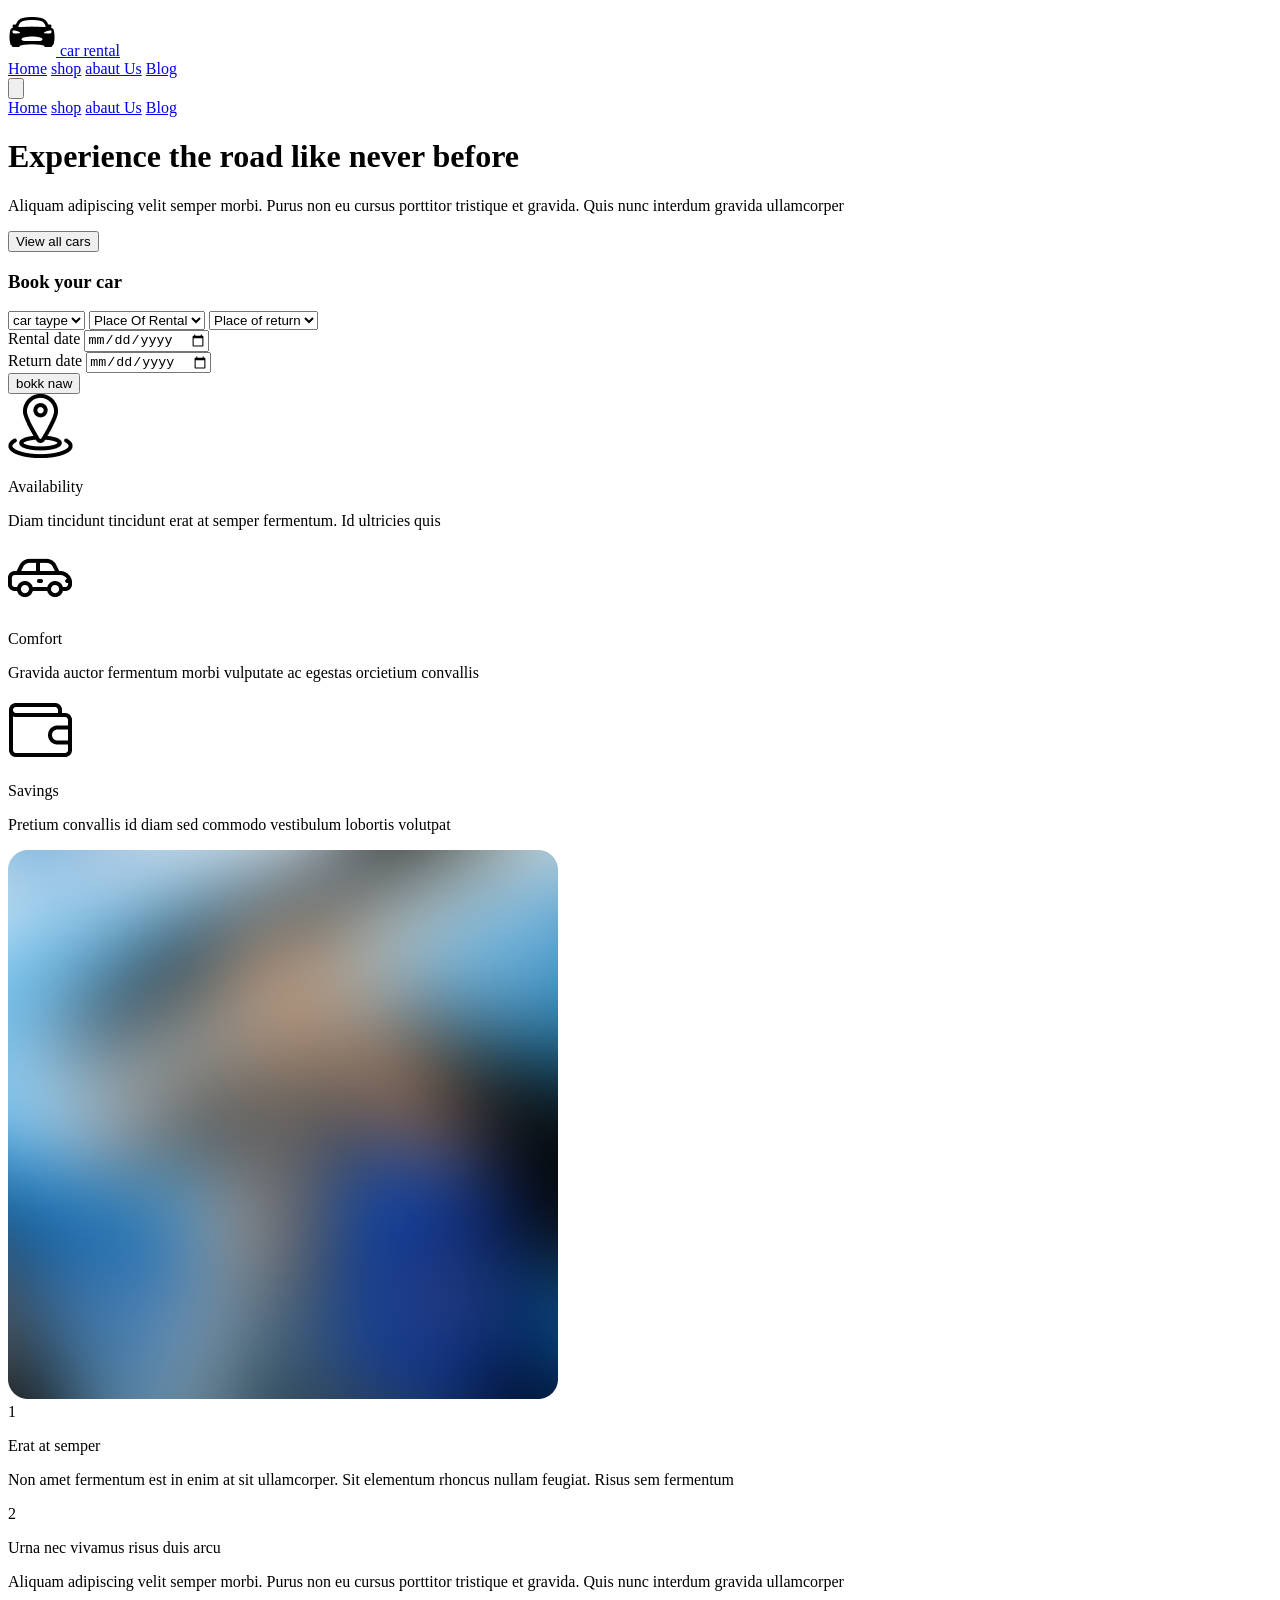
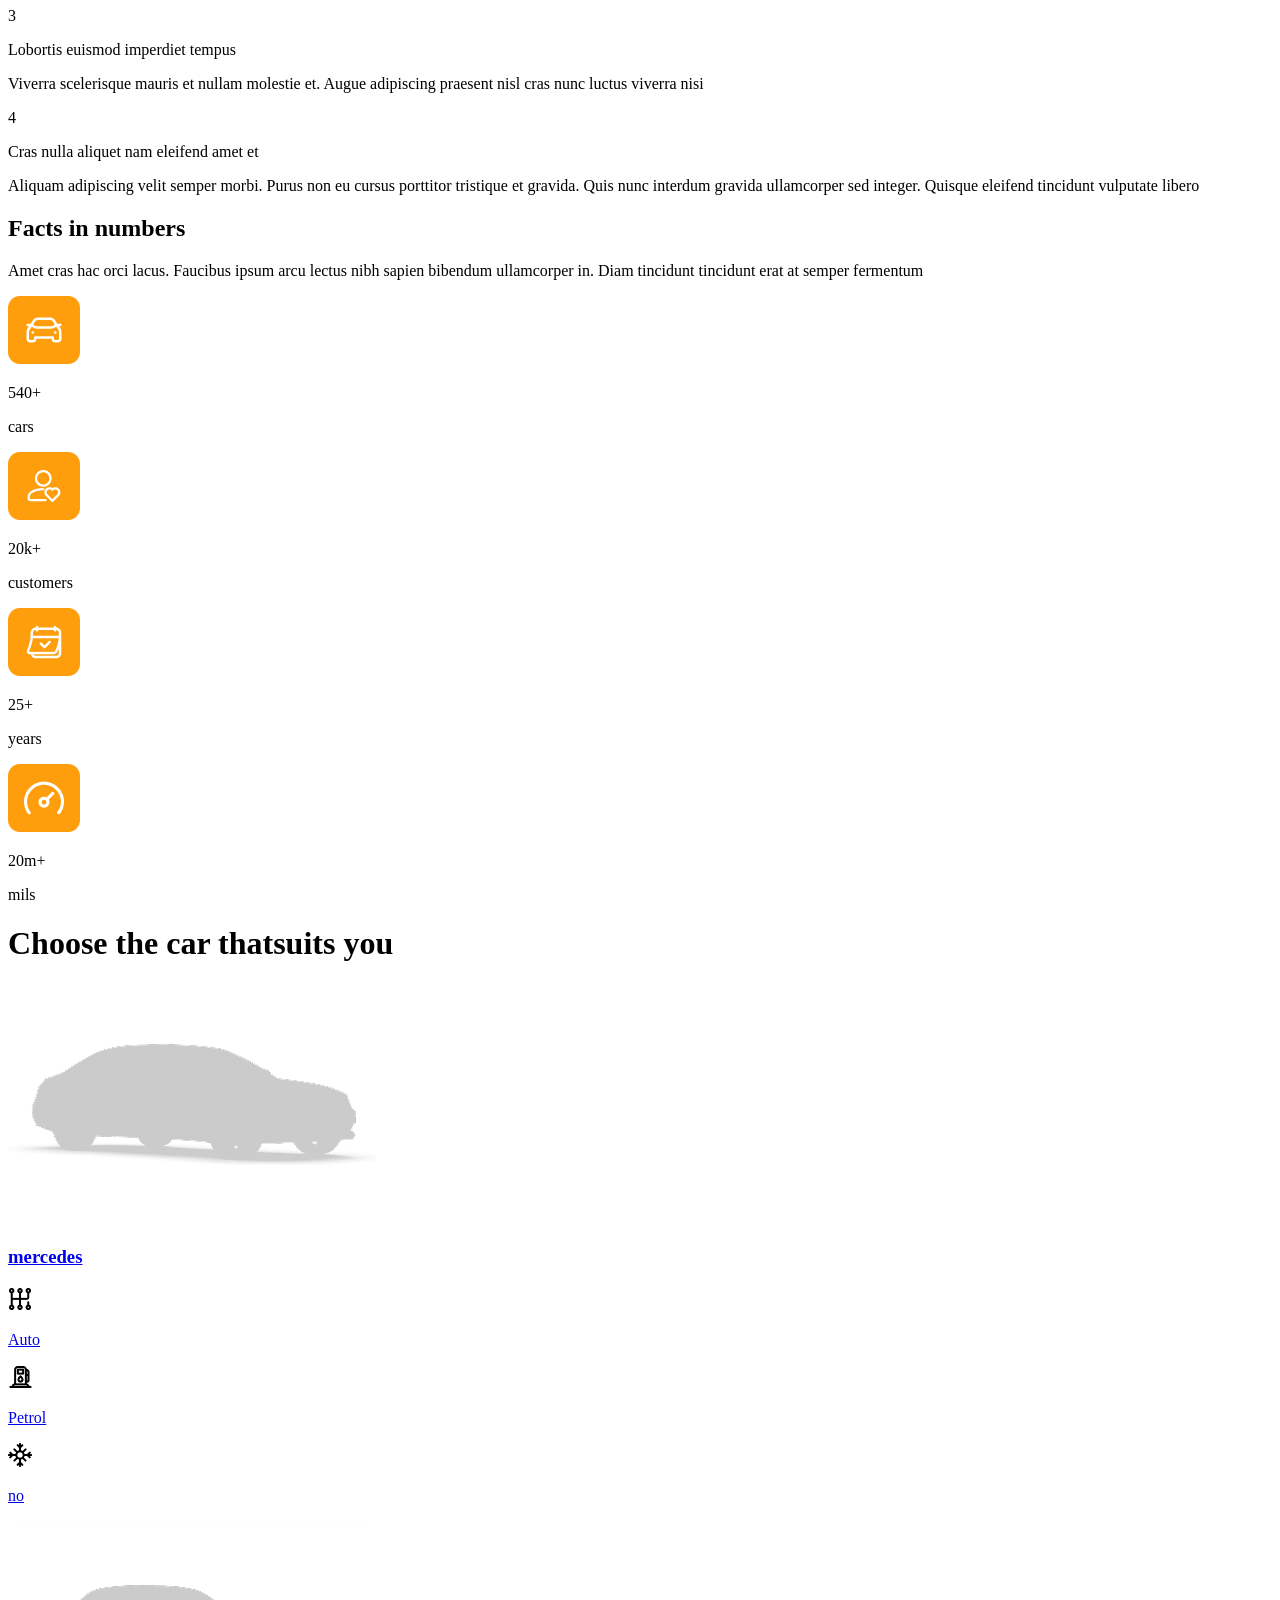
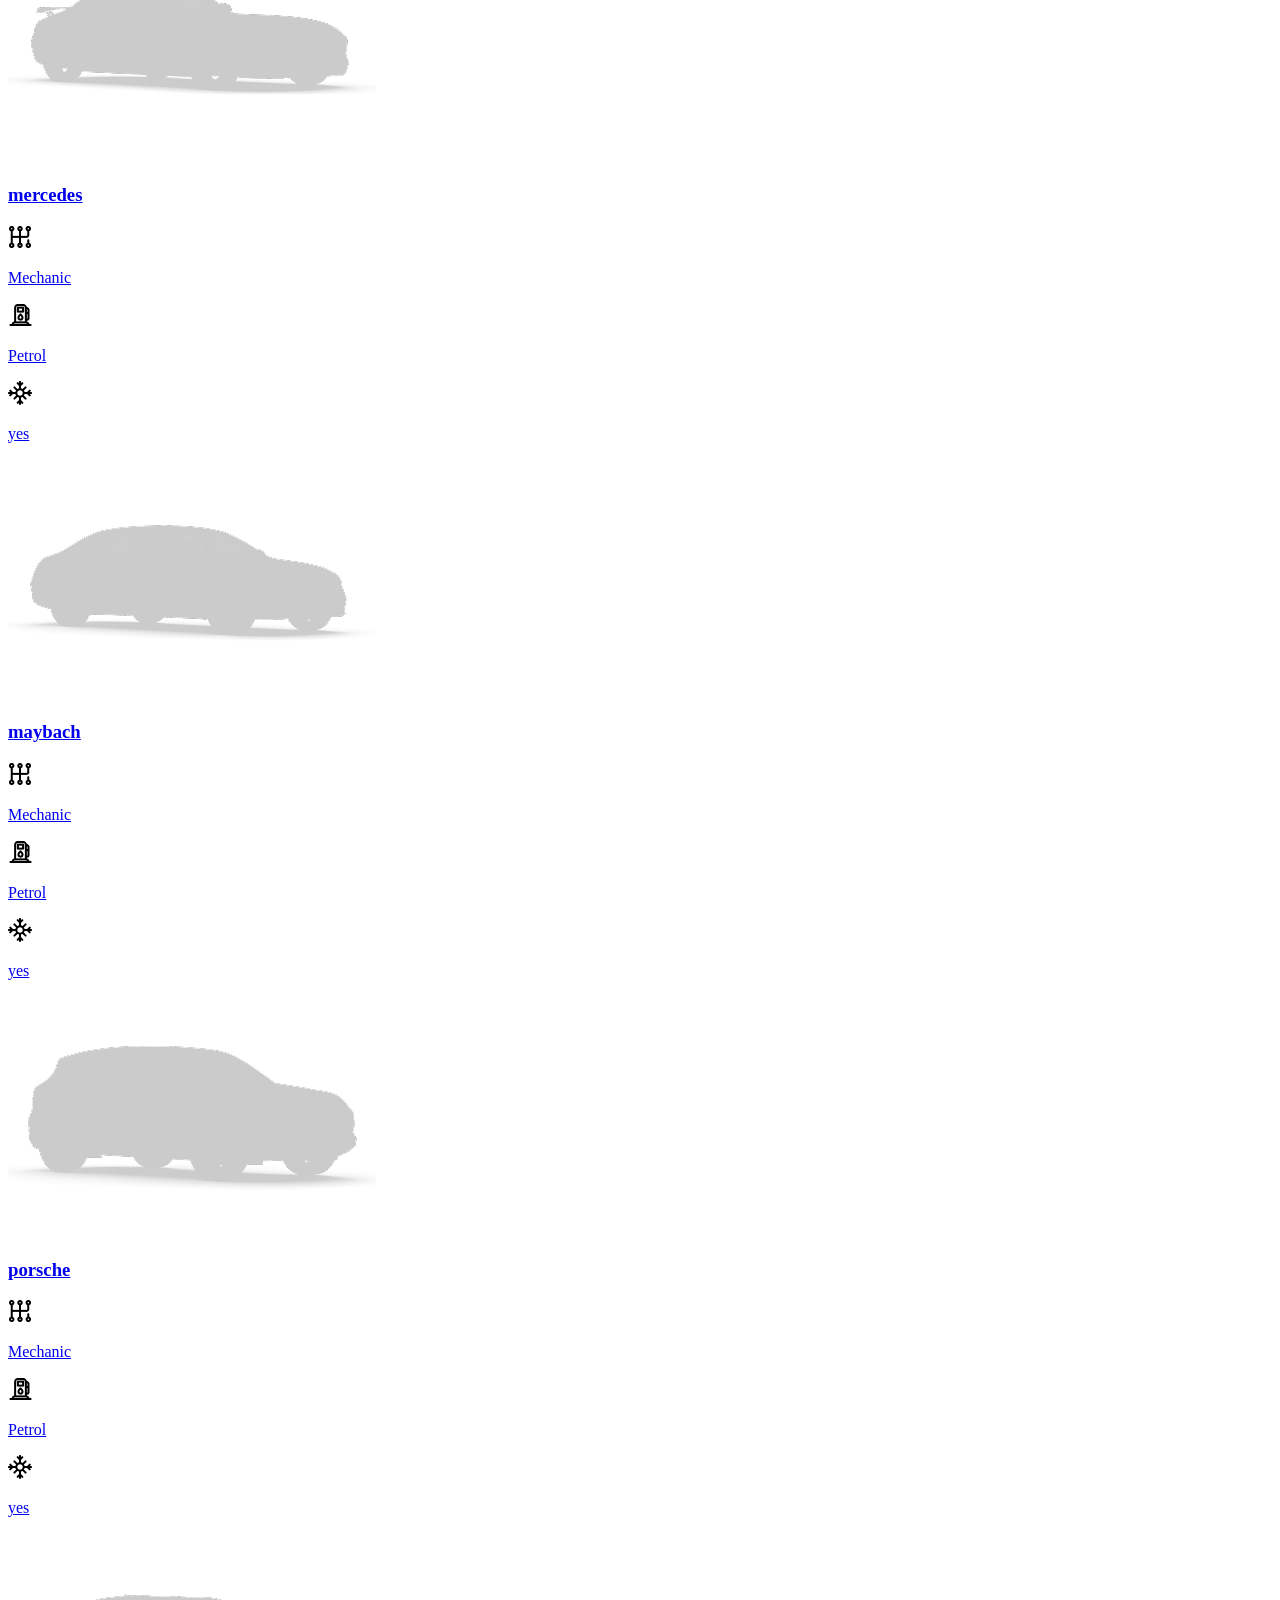
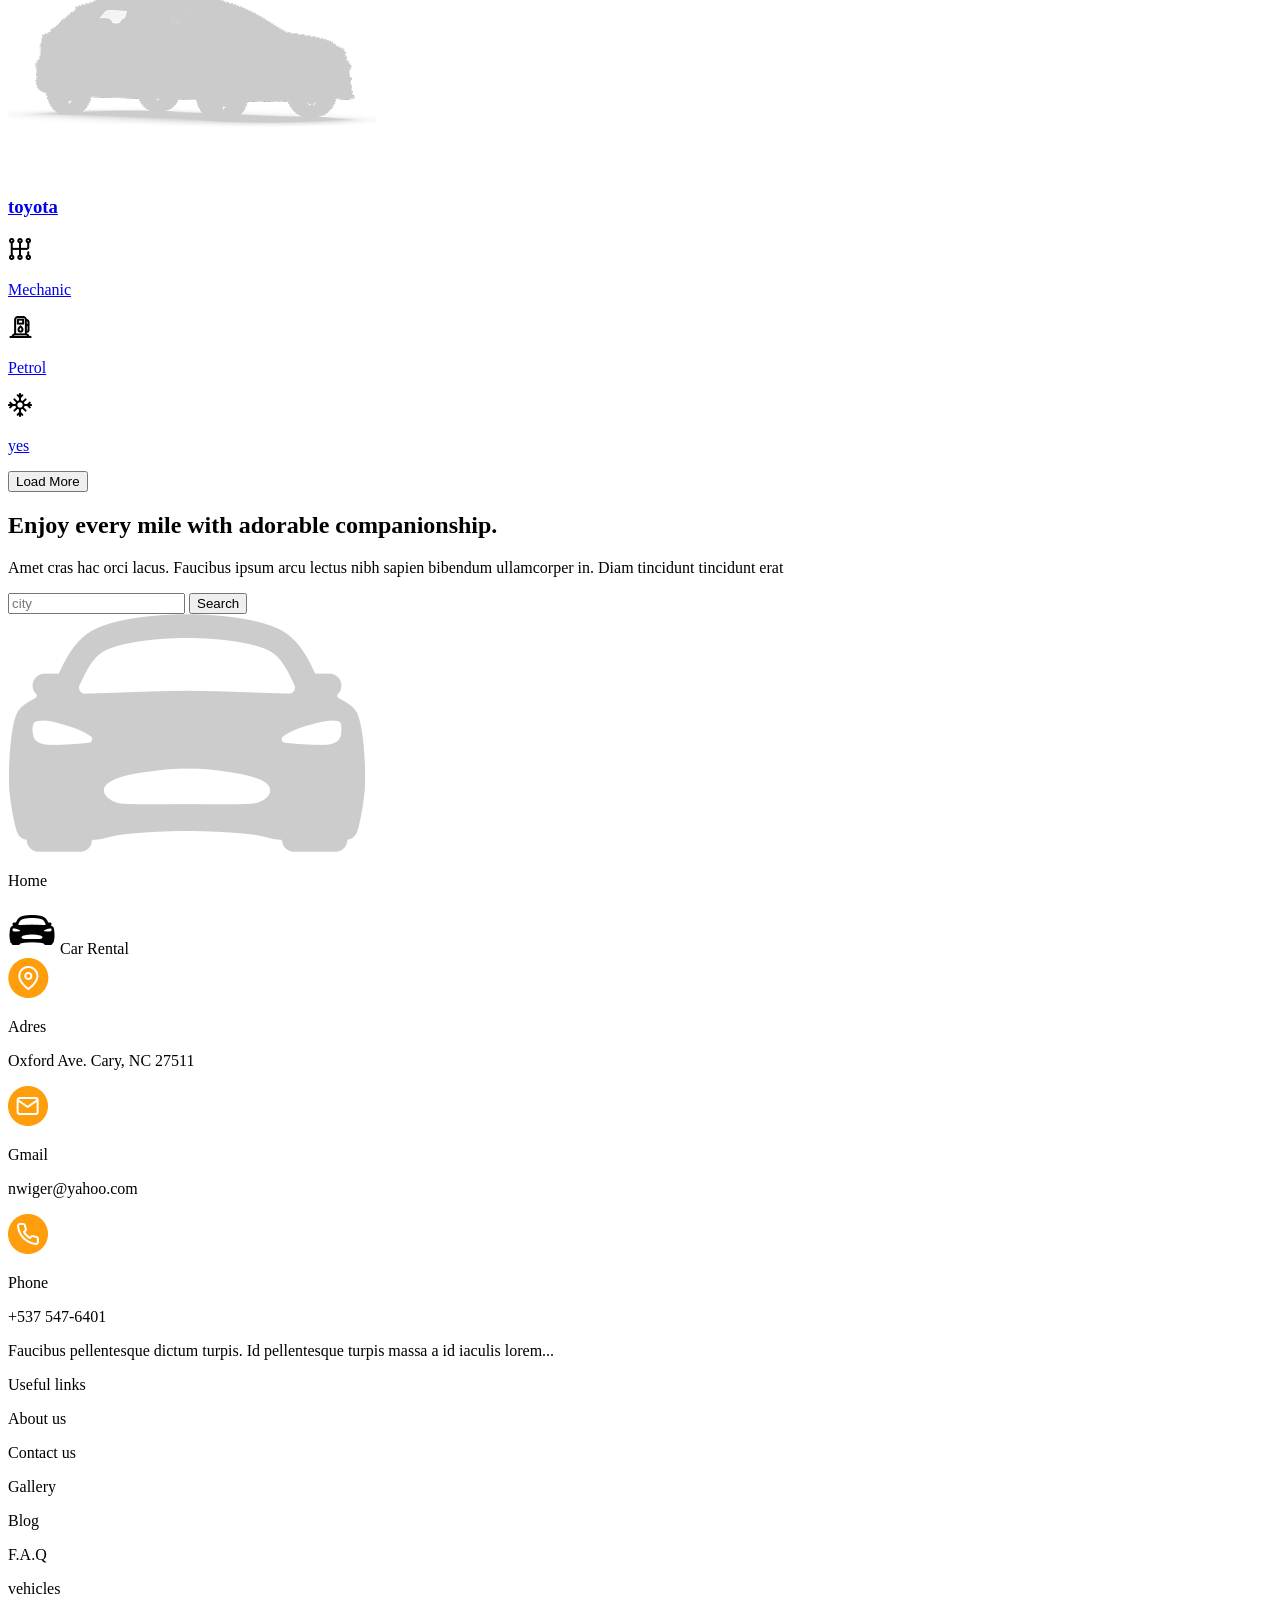
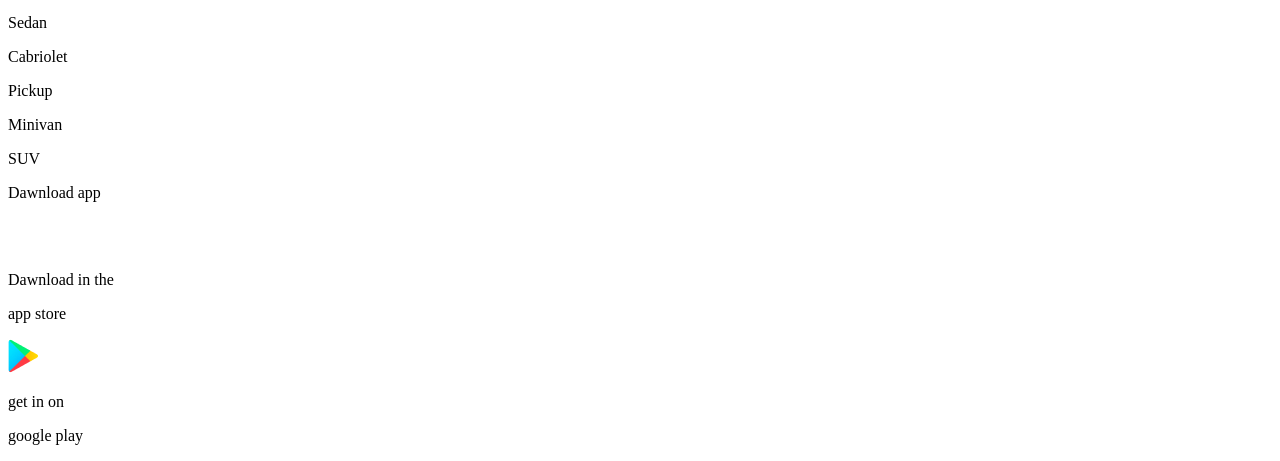
==== index.html @ 58d24f62 "Add files via upload" ====
<!DOCTYPE html>
<html lang="en">

<head>
    <meta charset="UTF-8">
    <meta name="viewport" content="width=device-width, initial-scale=1.0">
    <title>Car rental</title>
    <link rel="stylesheet" href="style/pages/home.css">
</head>

<body data-page-id="1">

    <header>
        <div class="box">
            <div class="logo">
                <a href="/index.html">
                    <img src="../images/logo.png" alt="">
                    car rental
                </a>
            </div>
            <div class="nav">
                <a href="/index.html" class="active-page">Home</a>
                <a href="/pages/shop.html">shop</a>
                <a href="/pages/about_us.html">abaut Us</a>
                <a href="/pages/blog.html">Blog</a>
            </div>
            <div id="humburger" data-open="false" data-direction="top-bottom">
                <button><img src="https://www.svgrepo.com/show/506800/burger-menu.svg" alt=""></button>
                <nav>
                <a href="/index.html" class="active-page">Home</a>
                <a href="/pages/shop.html">shop</a>
                <a href="/pages/about_us.html">abaut Us</a>
                <a href="/pages/blog.html">Blog</a>

                </nav>
            </div>
        </div>
    </header>
    <div class="bokk_car">
        <div class="bokk_car2">

            <h1>Experience the road like never before</h1>

            <p class="p2">Aliquam adipiscing velit semper morbi. Purus non eu cursus porttitor tristique et gravida.
                Quis nunc
                interdum gravida ullamcorper</p>
            <button class="btn btn-big btn-orange">View all cars</button>
        </div>
        <div class="bokk_car3">
            <h3>
                Book your car
            </h3>
            <form>
                <select name="" id="" class="p2">
                    <option value="">car taype</option>
                    <option value="">car 1</option>
                    <option value="">car 2</option>
                    <option value="">car 3</option>
                    <option value="">car 4</option>
                </select>
                <select name="" id="" class="p2">
                    <option value="">Place Of Rental</option>
                    <option value="">Place 1</option>
                    <option value="">Place 2</option>
                    <option value="">Place 3</option>
                    <option value="">Place 4</option>
                </select>
                <select name="" id="" class="p2">
                    <option value="">Place of return</option>
                    <option value="">Place 1</option>
                    <option value="">Place 2</option>
                    <option value="">Place 3</option>
                    <option value="">Place 4</option>
                </select>
                <div class="date">
                    <label class="p2">
                        Rental date
                        <input type="date">
                    </label>
                </div>
                <div class="date">
                    <label class="p2">
                        Return date
                        <input type="date">
                    </label>
                </div>
                <button class="btn btn-big btn-orange">bokk naw</button>
            </form>
        </div>
    </div>


    <div class="advs">
        <div class="location adv">

            <img src="images/location img.png" alt="">
            <p class="p1">Availability</p>
            <p class="p2">
                Diam tincidunt tincidunt erat at semper fermentum. Id ultricies quis
            </p>
        </div>
        <div class="camfort adv">

            <img src="images/car img.png" alt="">
            <p class="p1">Comfort</p>
            <p class="p2">Gravida auctor fermentum morbi vulputate
                ac egestas orcietium convallis</p>
        </div>
        <div class="walet adv">

            <img src="images/wallet.png" alt="">
            <p class="p1">Savings</p>
            <p class="p2">Pretium convallis id diam sed commodo vestibulum lobortis volutpat</p>
        </div>
    </div>


    <div class="info_block">
        <div class="info_block_img">
            <img src="images/home hero bgr2.png" alt="">
        </div>
        <div class="info_block_text">
            <div class="info">
                <div class="title">
                    <div class="num p2">1</div>
                    <p class="p1">Erat at semper </p>
                </div>
                <p class="p2">Non amet fermentum est in enim at sit ullamcorper. Sit elementum rhoncus nullam feugiat.
                    Risus
                    sem fermentum </p>
            </div>
            <div class="info">
                <div class="title">

                    <div class="num p2">2</div>
                    <p class="p1">Urna nec vivamus risus duis arcu </p>
                </div>
                <p class="p2">Aliquam adipiscing velit semper morbi. Purus non eu cursus porttitor tristique et gravida.
                    Quis nunc interdum gravida ullamcorper</p>
            </div>
            <div class="info">
                <div class="title">

                    <div class="num p2">3</div>
                    <p class="p1">Lobortis euismod imperdiet tempus </p>
                </div>
                <p class="p2">Viverra scelerisque mauris et nullam molestie et. Augue adipiscing praesent nisl cras nunc
                    luctus viverra nisi</p>
            </div>
            <div class="info">
                <div class="title">

                    <div class="num p2">4</div>
                    <p class="p1">Cras nulla aliquet nam eleifend amet et</p>
                </div>
                <p class="p2">Aliquam adipiscing velit semper morbi. Purus non eu cursus porttitor tristique et gravida.
                    Quis nunc interdum gravida ullamcorper sed integer. Quisque eleifend tincidunt vulputate libero </p>
            </div>

        </div>
    </div>


    <div class="Facts_numbers">
        <div class="Facts_numbers_text">
            <h2>Facts in numbers</h2>
            <p class="p2">Amet cras hac orci lacus. Faucibus ipsum arcu lectus nibh sapien bibendum ullamcorper in. Diam
                tincidunt tincidunt erat at semper fermentum</p>
        </div>
        <div class="Facts_numbers_facts">
            <div class="Counter">
                <div class="car">
                    <img src="images/car2.png" alt="">
                    <div class="car_text">

                        <p class="p1">540+</p>
                        <p class="p2">cars</p>
                    </div>
                </div>
                <div class="customers">
                    <img src="images/customers.png" alt="">
                    <div class="customers_text">
                        <p class="p1">20k+</p>
                        <p class="p2">customers</p>

                    </div>
                </div>
                <div class="years">
                    <img src="images/years.png" alt="">
                    <div class="years_text">
                        <p class="p1">25+</p>
                        <p class="p2">years</p>
                    </div>

                </div>
                <div class="mils">
                    <img src="images/mils.png" alt="">
                    <div class="mils_text">
                        <p class="p1">20m+</p>
                        <p class="p2">mils</p>
                    </div>
                </div>
            </div>
        </div>

    </div>

    <div class="products_section">

        <div class="chuse_car">
            <h1>Choose the car thatsuits you</h1>
            <div class="cars products_grid" >


            </div>
            <button class="loadMore">Load More</button>
        </div>

    </div>


    <div class="baner">
        <div class="baner_text">

            <h2>
                Enjoy every mile with adorable companionship.
            </h2>
            <p class="p2">
                Amet cras hac orci lacus. Faucibus ipsum arcu lectus nibh sapien bibendum ullamcorper in. Diam tincidunt
                tincidunt erat
            </p>
            <div class="search_inp">
                <div class="search">

                    <input type="text" placeholder="city">
                    <button class="btn btn-small btn-orange"><a>Search</a></button>

                </div>
            </div>
        </div>
        <div class="baner_img">
            <img src="images/car.png" alt="">
        </div>
    </div>

    <footer>
        <p class="p1">Home</p>
        <div class="detalis">

            <div class="logo">
                <img src="images/logo.png" alt="">
                <span>Car Rental</span>
            </div>
            <div class="adres">
                <img src="images/adres.png" alt="">
                <p class="p2">
                    Adres
                </p>
                <p class="p1">
                    Oxford Ave. Cary, NC 27511
                </p>
            </div>
            <div class="gmail">
                <img src="images/gmail.png" alt="">
                <p class="p2">
                    Gmail
                </p>
                <p class="p1">
                    nwiger@yahoo.com
                </p>
            </div>
            <div class="phone">
                <img src="images/phone.png" alt="">
                <p class="p1">
                    Phone
                </p>
                <p class="p2">
                    +537 547-6401
                </p>
            </div>
        </div>
        <div class="footer_text">
            <div class="faucibus">

                <p class="p1">
                    Faucibus pellentesque
                    
                    dictum turpis. Id
                    
                    pellentesque turpis massa
                    
                    a id iaculis lorem...
                </p>
            </div>
            <div class="Useful_links">
                <div class="Useful_links_text">
                    <div class="Useful_links_text2">

                        <p class="p1">Useful links</p>
                    </div>
                    <div class="Useful_links_text3">

                        <p class="p2">
                            About us
                        </p>
                        <p class="p2">
                            Contact us
                        </p>
                        <p class="p2">
                            Gallery
                        </p>
                        <p class="p2">
                            Blog
                        </p>
                        <p class="p2">
                            F.A.Q
                        </p>
                    </div>
                </div>
            </div>
            <div class="vehicles">
                <div class="vehicles_text">
                    <div class="vehicles_text2">
                        <p class="p1">
                            vehicles
                        </p>
                    </div>
                    <div class="vehicles_text3">
                        <p class="p2">
                            Sedan
                        </p>
                        <p class="p2">
                            Cabriolet
                        </p>
                        <p class="p2">
                            Pickup
                        </p>
                        <p class="p2">
                            Minivan
                        </p>
                        <p class="p2">
                            SUV
                        </p>
                    </div>
                </div>
            </div>
            <div class="dawnload_app">

                <p class="p1">
                    Dawnload app
                </p>
                <div class="app_store">
                    <div class="app_store_img">
                        <img src="images/app store.png" alt="">
                    </div>
                    <div class="app_store_text">
                        <p class="p2">
                            Dawnload in the
                        </p>
                        <p class="p1">
                            app store
                        </p>
                    </div>
                </div>
                <div class="google_play">
                    <div class="google_play_img">
                        <img src="images/google play.png" alt="">
                    </div>
                    <div class="google_play_text">
                        <p class="p2">
                            get in on
                        </p>
                        <p class="p1">
                            google play
                        </p>
                    </div>
                </div>
            </div>
        </div>

    </footer>

    <script src="/main.js"></script>
</body>

</html>
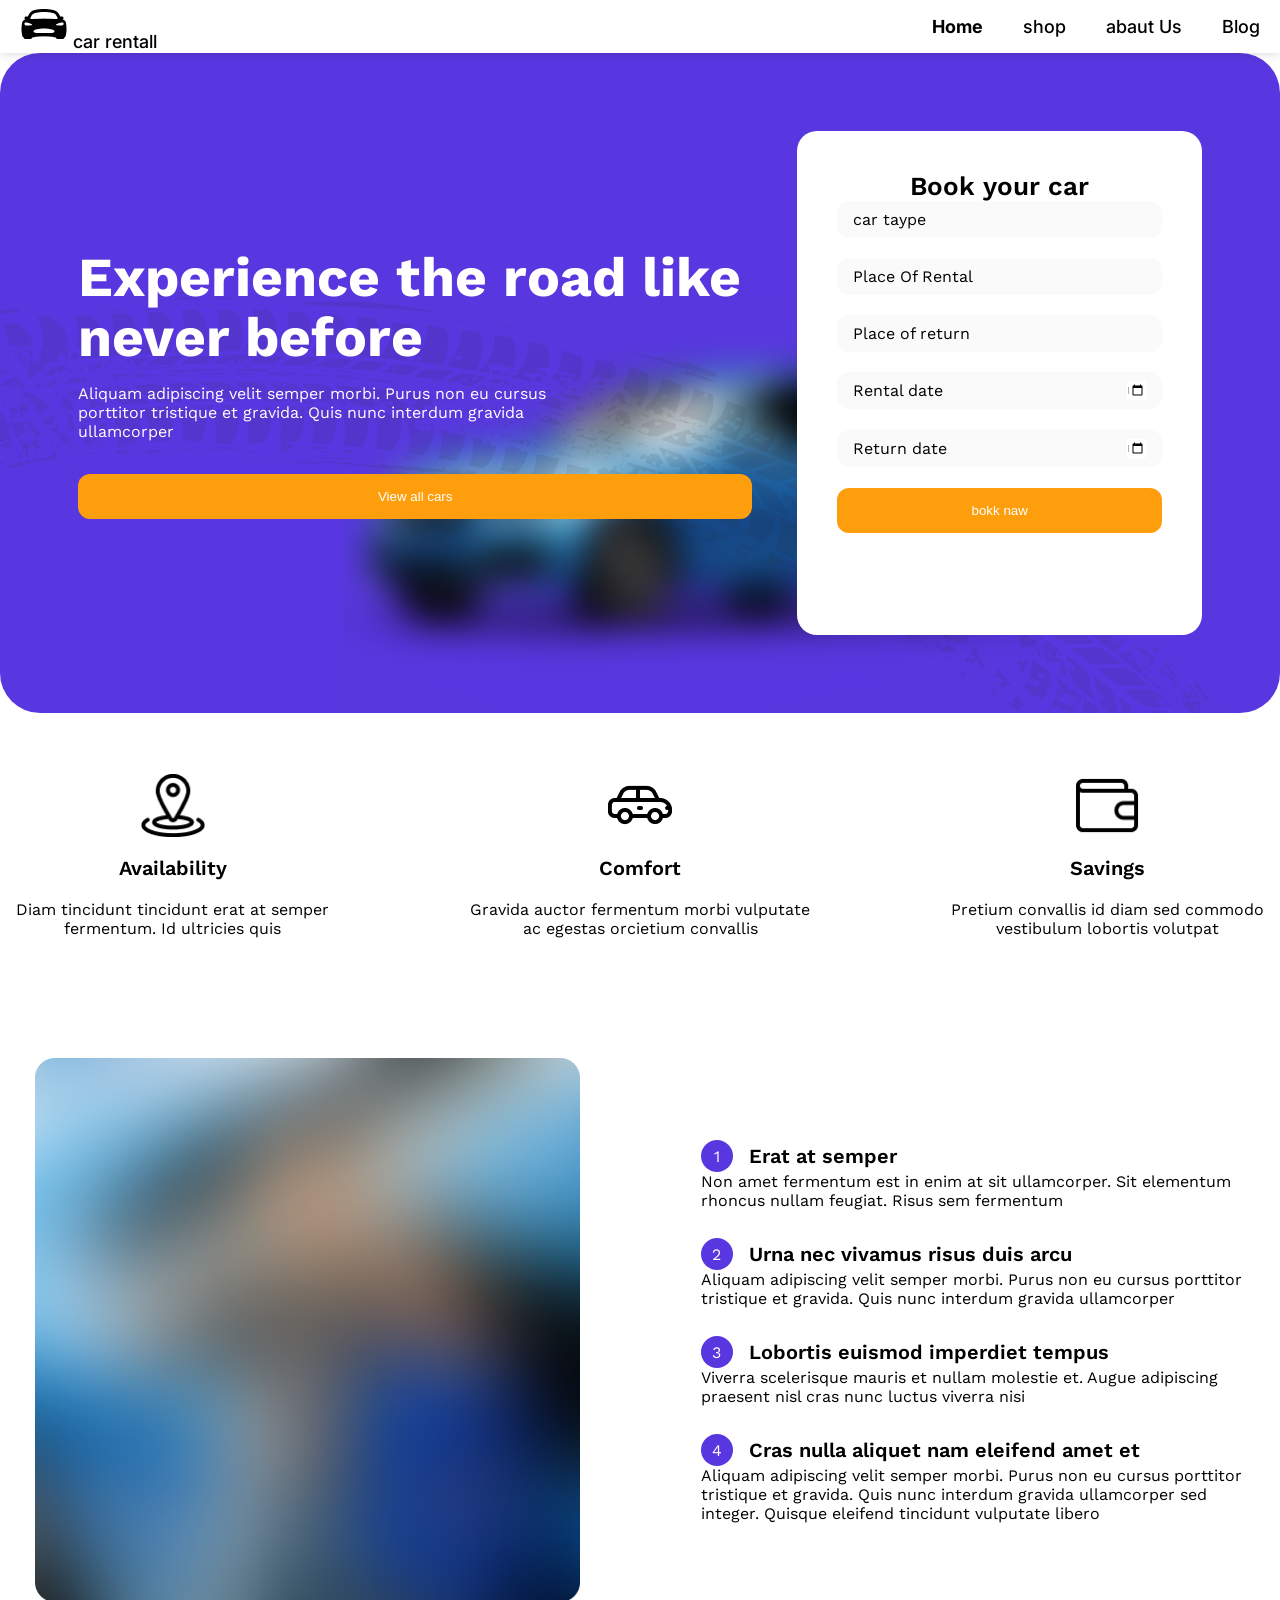
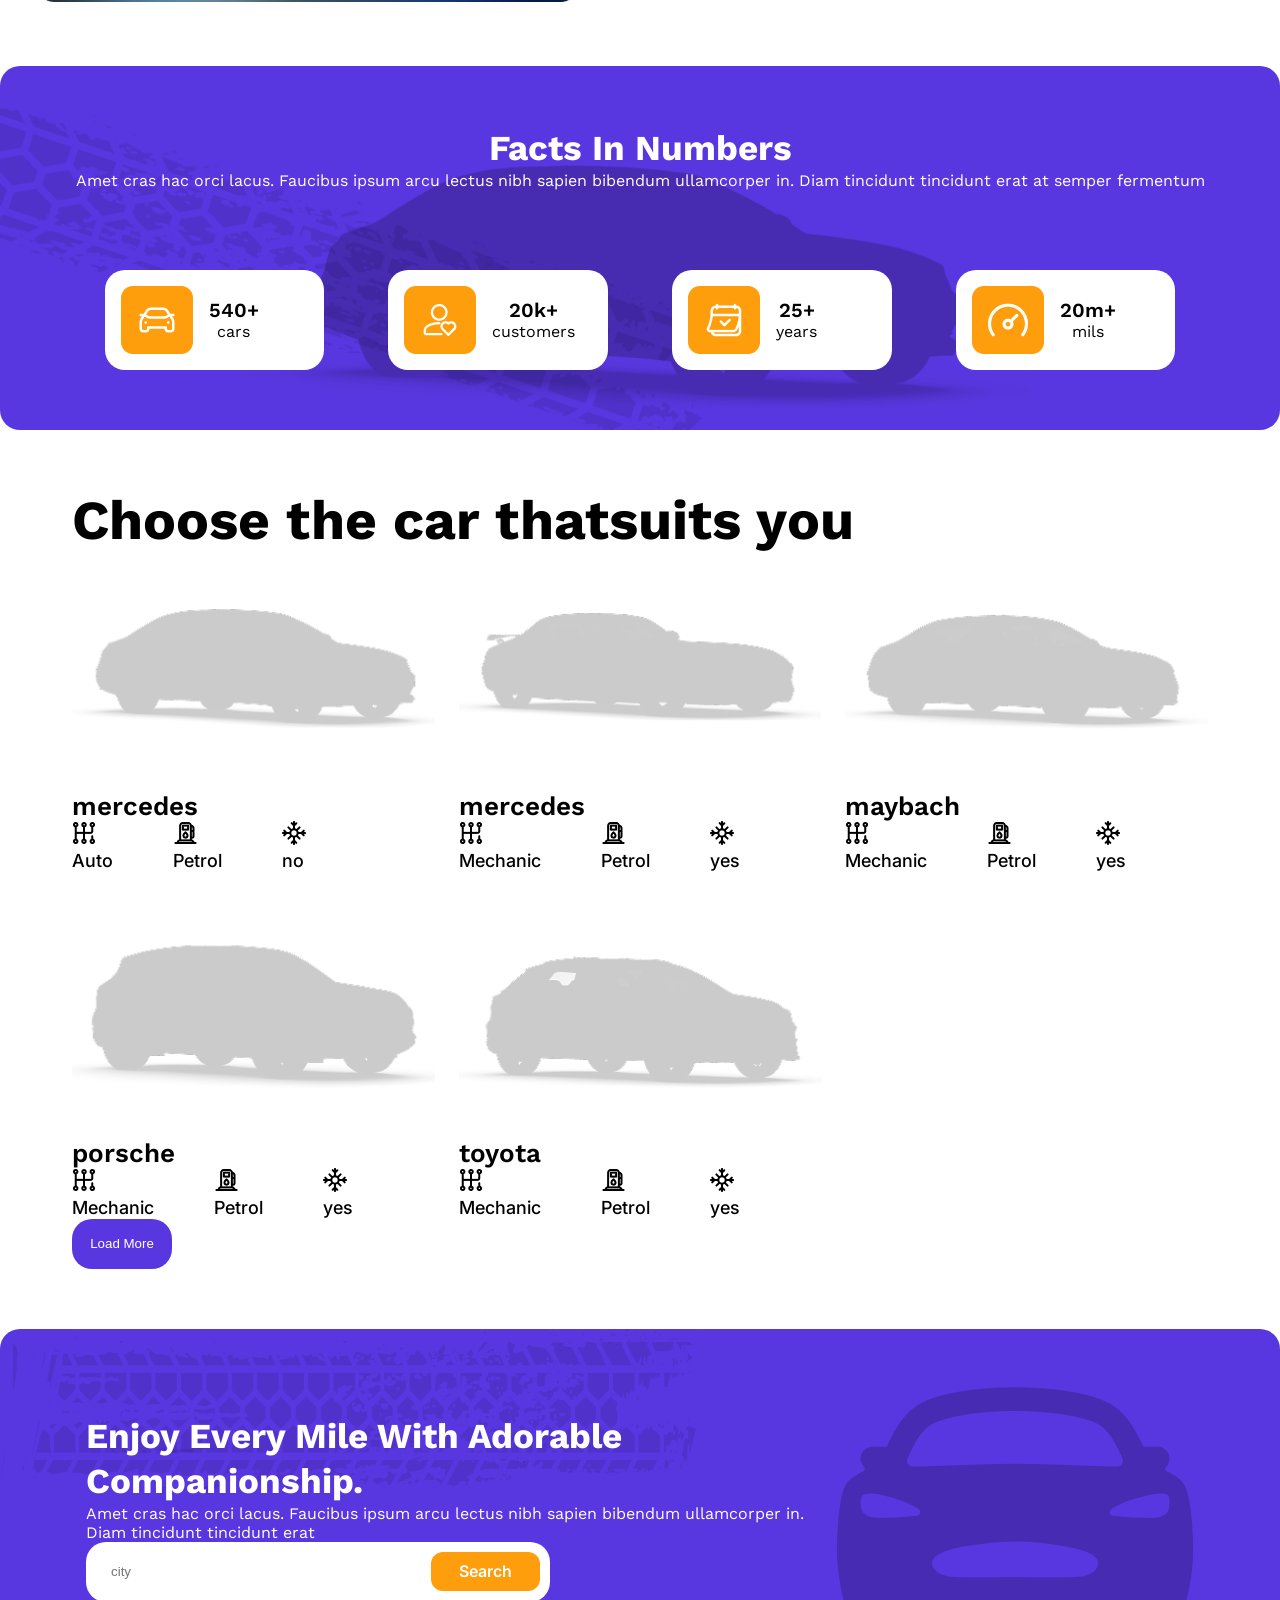
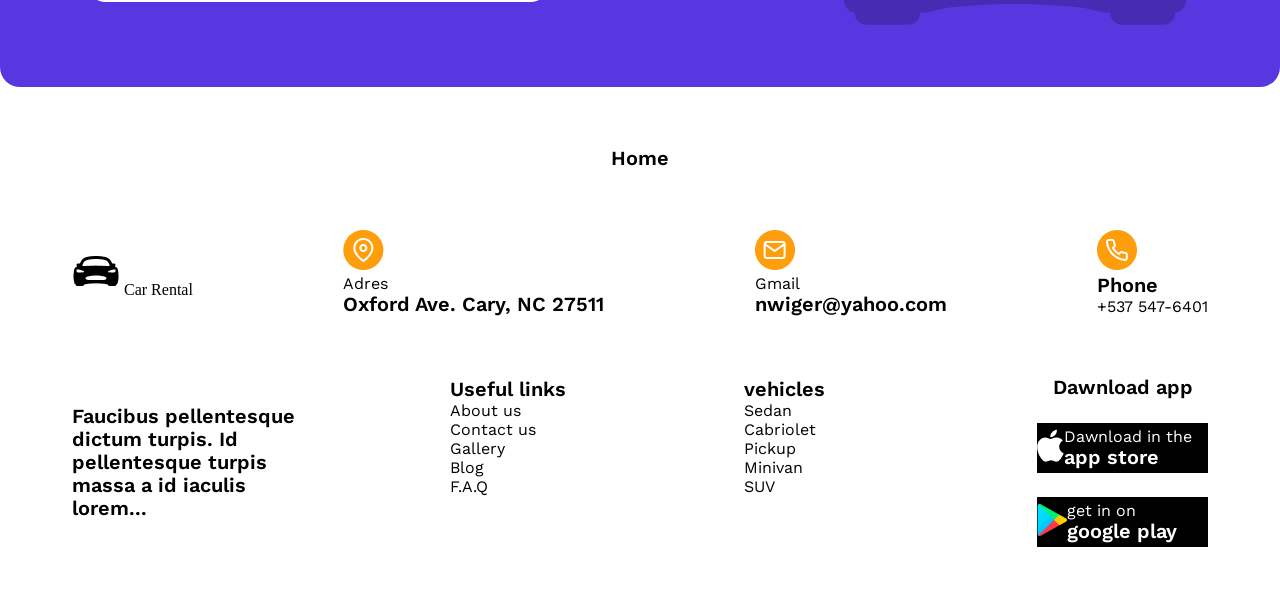
==== commit 9af50c24: "#Update homepage and about page" ====
--- a/index.html
+++ b/index.html
@@ -15,7 +15,7 @@
             <div class="logo">
                 <a href="/index.html">
                     <img src="../images/logo.png" alt="">
-                    car rental
+                    car rentall
                 </a>
             </div>
             <div class="nav">
--- a/style/pages/home.css
+++ b/style/pages/home.css
@@ -0,0 +1,353 @@
+@import url(../main.css);
+
+.bokk_car {
+    min-height: 660px;
+    max-width: 1300px;
+    border-radius: 40px;
+    display: flex;
+    align-items: center;
+    justify-content: space-between;
+    background-image: url(/images/Home\ Hero\ Bgr.png);
+    background-repeat: no-repeat;
+    padding: 78px;
+    margin: 0 auto;
+    align-items: stretch;
+}
+
+.bokk_car3 {
+    width: 36%;
+    background-color: var(--white);
+    padding: 40px;
+    border-radius: 20px;
+    text-align: center;
+}
+
+.bokk_car3 select {
+    appearance: none;
+    padding: 9px 16px;
+    background-color: #FAFAFA;
+    border-radius: 12px;
+    border: 0;
+    outline: 0;
+    width: 100%;
+    background-image: url("https://static.thenounproject.com/png/2169315-200.png");
+    background-size: 16px 16px;
+    background-repeat: no-repeat;
+    background-position-x: calc(100% - 16px);
+    background-position-y: 10px;
+}
+
+.bokk_car3 form {
+    display: flex;
+    flex-direction: column;
+    gap: 20px;
+}
+
+.date {
+    width: 100%;
+    height: 38px;
+    border-radius: 12px;
+    border: 0;
+    outline: 0;
+    background-position-x: calc(100% - 16px);
+    background-position-y: 10px;
+}
+
+.date label {
+    padding: 9px 16px;
+    background-color: #FAFAFA;
+    border-radius: 12px;
+    display: flex;
+    justify-content: space-between;
+}
+
+.date label input {
+    border: 0;
+    width: 19px;
+}
+
+.bokk_car2 {
+    width: 60%;
+    align-self: center;
+    color: var(--white);
+}
+
+.bokk_car2 p {
+    margin: 17px 0 33px 0;
+    width: 70%;
+}
+
+
+.advs {
+    max-width: 1300px;
+    margin: 0 auto;
+    display: flex;
+    align-items: center;
+    justify-content: space-between;
+    padding: 60px 0;
+
+}
+
+.adv {
+    width: 27%;
+    text-align: center;
+    display: flex;
+    flex-direction: column;
+    gap: 20px;
+    align-items: center;
+}
+
+.adv img {
+    width: 64px;
+}
+
+
+.info_block_img {
+    width: 45%;
+}
+
+.info_block_img img {
+    width: 100%;
+}
+
+.info_block_text {
+    width: 45%;
+    display: flex;
+    flex-direction: column;
+    gap: 28px;
+}
+
+.info_block {
+    display: flex;
+    align-items: center;
+    justify-content: space-between;
+    margin: 0 auto;
+    max-width: 1210px;
+    padding: 60px 0;
+}
+
+.info_block .num {
+    display: flex;
+    flex-direction: column;
+    justify-content: center;
+    align-items: center;
+    padding: 4px 10px;
+    gap: 10px;
+    width: 32px;
+    height: 32px;
+    border-radius: 50px;
+    background: var(--purpule);
+    color: var(--white);
+}
+
+.info_block .title {
+    display: flex;
+    align-items: center;
+    gap: 16px;
+}
+
+.search input {
+    border: 0;
+    outline: 0;
+    width: 100%;
+    height: 100%;
+    padding: 20px 130px 20px 25px;
+    background-color: transparent;
+}
+
+.search {
+    width: 464px;
+    height: 60px;
+    position: relative;
+    border-radius: 20px;
+    background-color: var(--white);
+}
+
+.search button {
+    position: absolute;
+    right: 10px;
+    top: 10px;
+}
+
+.Facts_numbers {
+    max-width: 1300px;
+    margin: 0 auto;
+    border-radius: 20px;
+    padding: 60px 30px;
+    display: grid;
+    grid-template-columns: repeat(1, 4fr);
+    gap: 80px;
+    text-align: center;
+    background-image: url(/images/Banner.webp);
+    background-repeat: no-repeat;
+    background-position: center bottom;
+    background-size: cover;
+
+}
+
+.Facts_numbers_text {
+    color: var(--white);
+}
+
+.Counter {
+    display: flex;
+    align-items: center;
+    justify-content: center;
+    gap: 64px;
+}
+
+.car {
+    display: flex;
+    flex-direction: row;
+    align-items: center;
+    padding: 16px;
+    gap: 16px;
+    width: 18%;
+    height: 100px;
+    border-radius: 20px;
+    background-color: var(--white);
+
+}
+
+
+
+.card_text4 .p1 {
+    color: var(--purpule);
+}
+
+.customers {
+    display: flex;
+    flex-direction: row;
+    align-items: center;
+    padding: 16px;
+    gap: 16px;
+    width: 18%;
+    height: 100px;
+    border-radius: 20px;
+    background-color: var(--white);
+    color: var(--black);
+}
+
+.customers_text {
+    display: flex;
+    align-items: center;
+    flex-direction: column;
+
+}
+
+.years {
+    display: flex;
+    flex-direction: row;
+    align-items: center;
+    padding: 16px;
+    gap: 16px;
+    width: 18%;
+    height: 100px;
+    border-radius: 20px;
+    background-color: var(--white);
+    color: var(--black);
+}
+
+.years_text {
+    display: flex;
+    align-items: center;
+    flex-direction: column;
+
+}
+
+.mils {
+    display: flex;
+    flex-direction: row;
+    align-items: center;
+    padding: 16px;
+    gap: 16px;
+    width: 18%;
+    height: 100px;
+    border-radius: 20px;
+    background-color: var(--white);
+    color: var(--black);
+}
+
+.mils_text {
+    display: flex;
+    align-items: center;
+    flex-direction: column;
+
+}
+
+.chuse_car {
+    max-width: 1300px;
+    margin: 0 auto;
+    padding: 60px 72px;
+}
+
+.chuse_car .cars {
+    display: grid;
+    grid-template-columns: repeat(3, 1fr);
+    grid-column-gap: 24px;
+    grid-row-gap: 24px;
+}
+
+.card_text {
+    display: flex;
+    align-items: center;
+    flex-direction: column;
+    gap: 40px;
+
+}
+
+.card_text2 {
+    display: flex;
+    align-items: center;
+
+}
+
+.card_text5 {
+    display: flex;
+    align-items: center;
+    justify-content: space-between;
+    width: 100%;
+}
+
+.card_img img {
+    width: 100%;
+}
+
+.baner {
+    display: flex;
+    align-items: center;
+    gap: 32px;
+    border-radius: 20px;
+    max-width: 1300px;
+    margin: 0 auto;
+    padding: 58px 86px;
+    background-color: var(--purpule);
+    color: var(--white);
+    background-image: url(/images/Group.png);
+    background-repeat: no-repeat;
+}
+
+.baner_img img {
+    height: 100%;
+}
+
+
+.loadMore {
+    width: 100px;
+    height: 50px;
+    border-radius: 20px;
+    display: flex;
+    align-items: center;
+    justify-content: center;
+    background-color: var(--purpule);
+    color: var(--white);
+}
+
+.products_section {
+
+    display: flex;
+    align-items: center;
+    flex-direction: column;
+    justify-content: center;
+    gap: 50px;
+}
